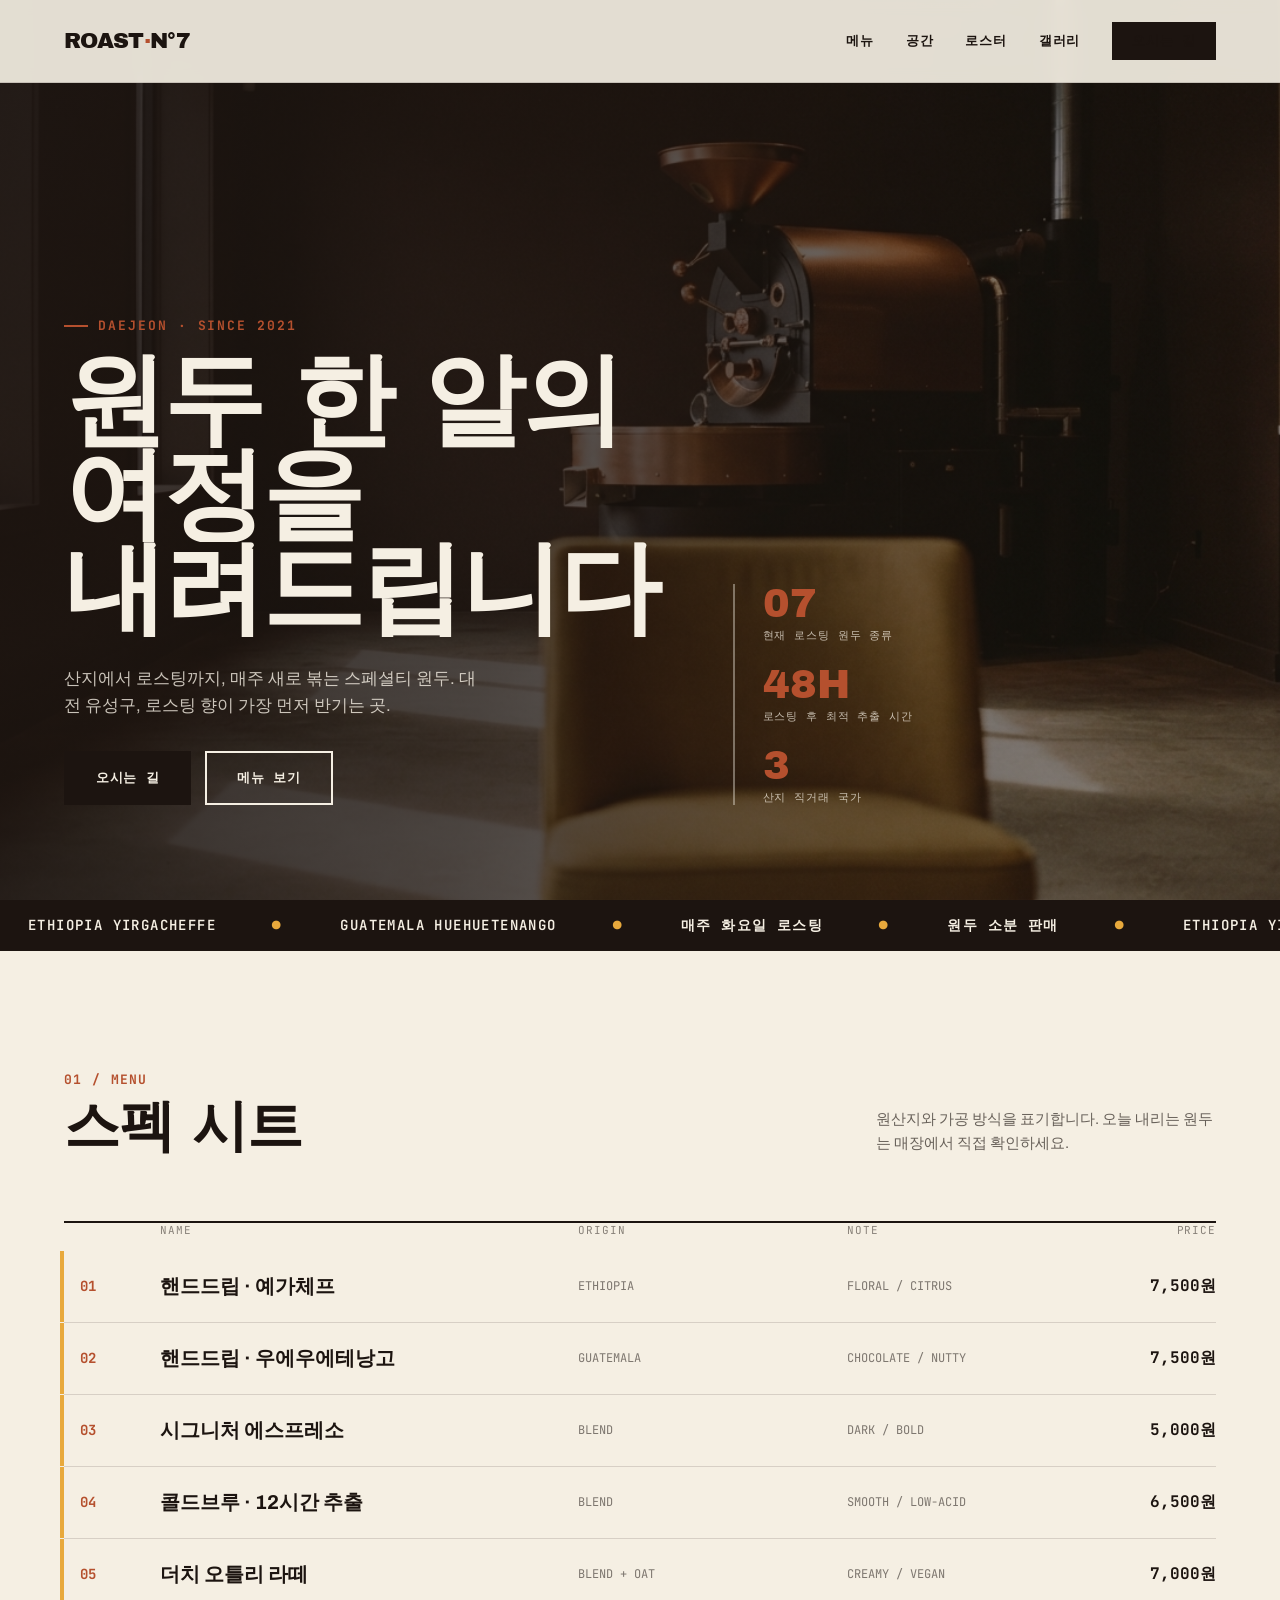
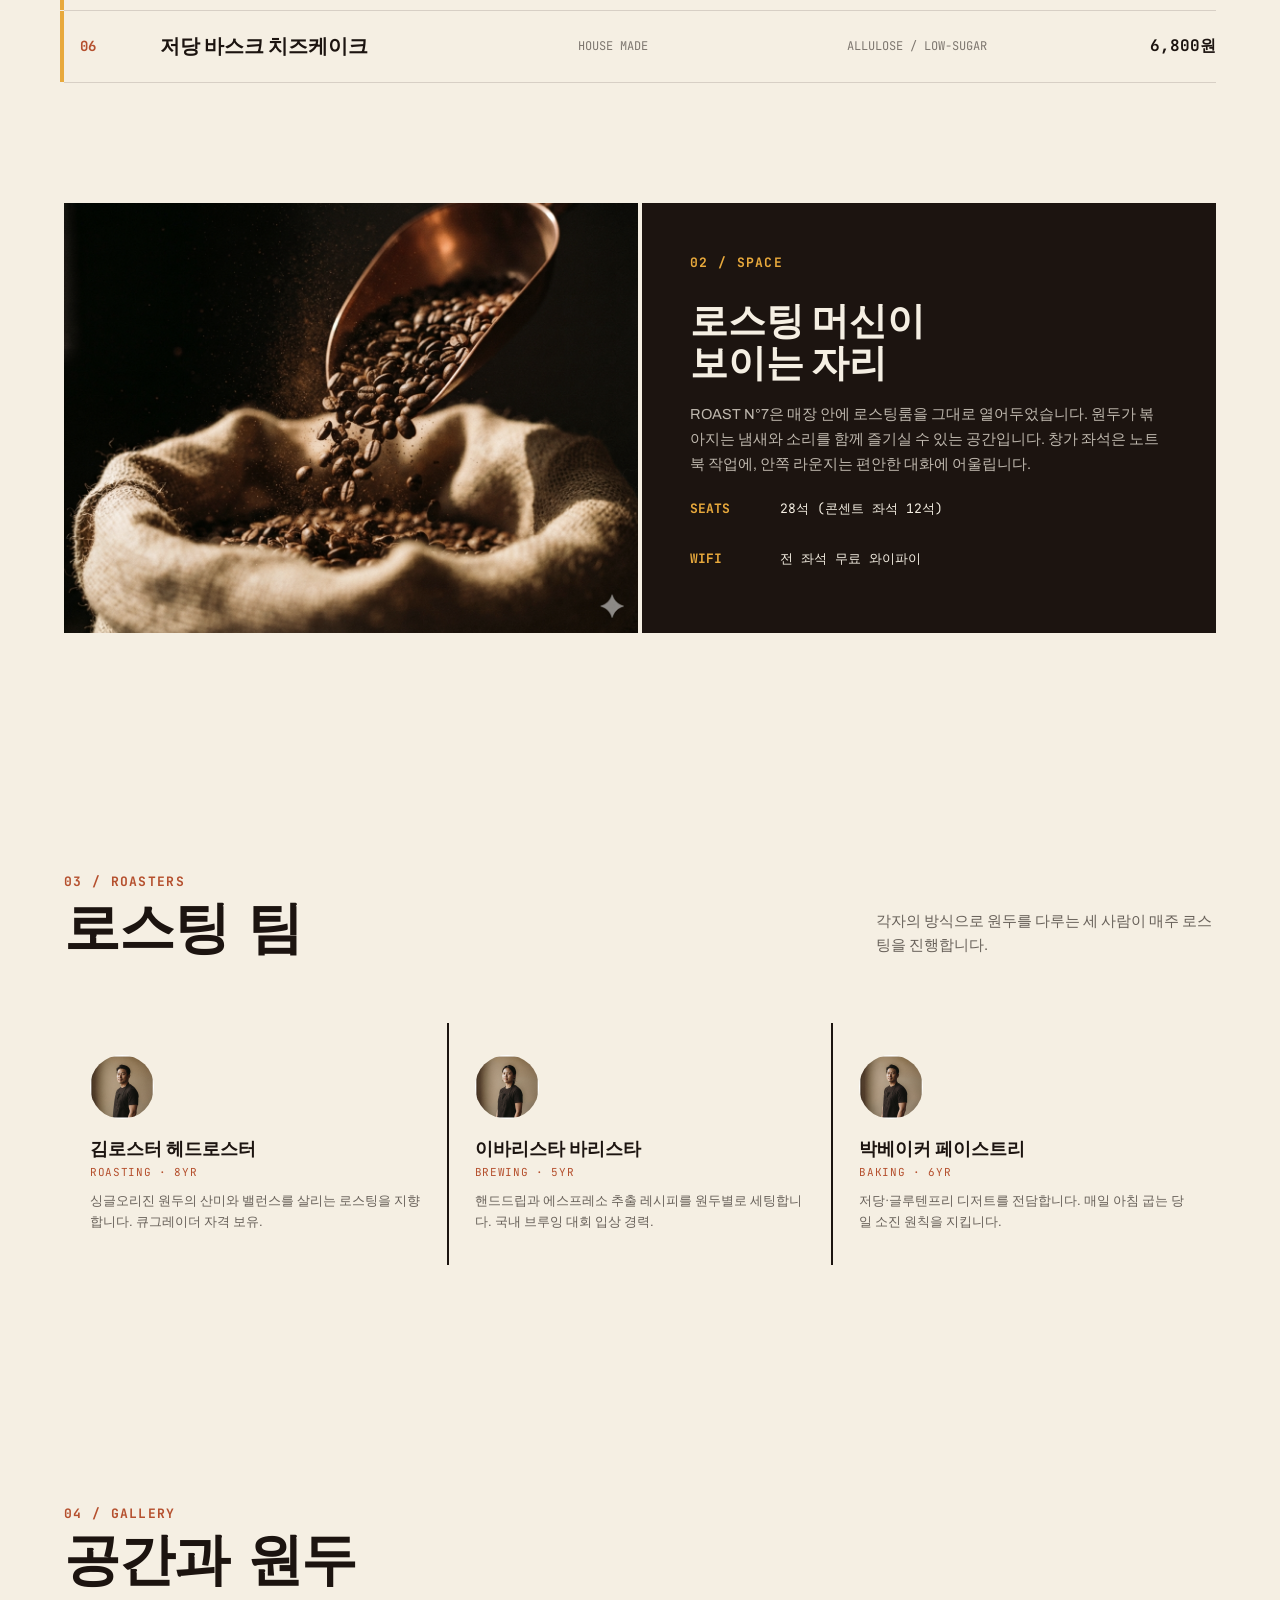
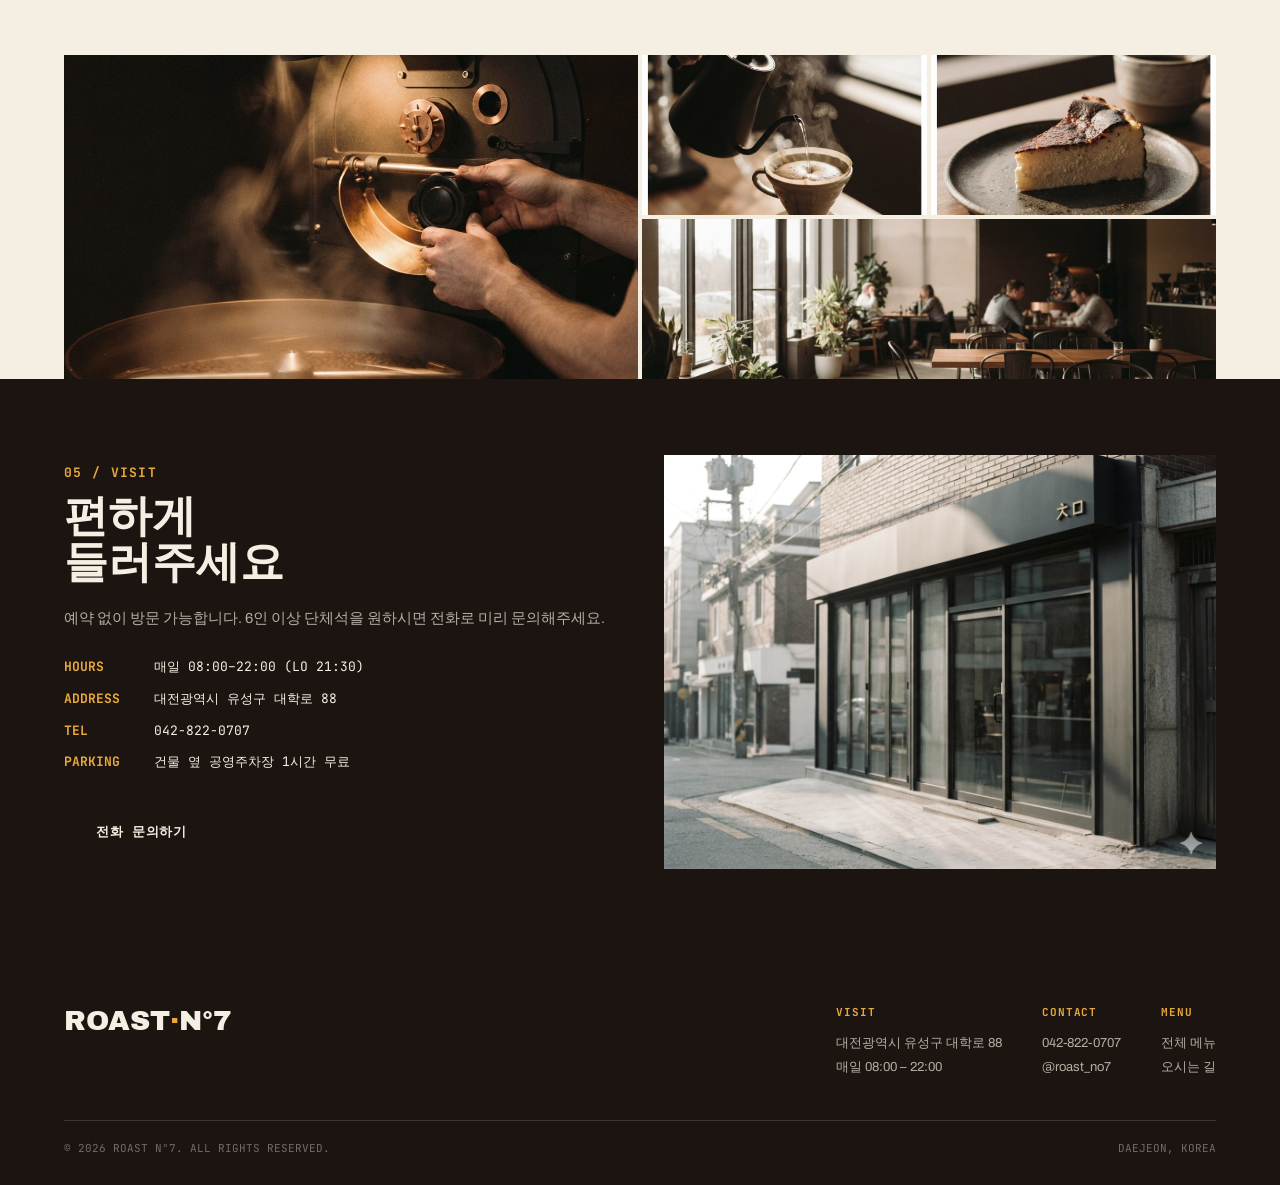
==== cafe/index.html @ 1e4414e3 "Add ROAST N°7 cafe homepage in separate cafe/ folder Standalone specialty coffee roastery landing pa" ====
<!DOCTYPE html>
<html lang="ko">
<head>
<meta charset="UTF-8">
<meta name="viewport" content="width=device-width, initial-scale=1.0">
<title>ROAST NO.7 — 스페셜티 로스터리</title>
<style>
@import url('https://fonts.googleapis.com/css2?family=Archivo+Black&family=Archivo:wght@400;500;600;700;900&family=JetBrains+Mono:wght@400;500;700&display=swap');

:root {
  --ink: #1C1410;
  --cream: #F5EFE3;
  --gold: #E8A93C;
  --green: #3D4A34;
  --rust: #B5502E;
  --line: rgba(28,20,16,0.14);
}
* { margin: 0; padding: 0; box-sizing: border-box; }
html { scroll-behavior: smooth; }
body {
  background: var(--cream);
  color: var(--ink);
  font-family: 'Archivo', sans-serif;
  overflow-x: hidden;
}
.mono { font-family: 'JetBrains Mono', monospace; }
.display { font-family: 'Archivo Black', sans-serif; text-transform: uppercase; letter-spacing: -0.02em; }

/* ===== NAV ===== */
nav {
  position: fixed; top: 0; left: 0; right: 0; z-index: 100;
  display: flex; justify-content: space-between; align-items: center;
  padding: 22px 5%;
  background: rgba(245,239,227,0.92);
  backdrop-filter: blur(8px);
  border-bottom: 1px solid var(--line);
}
.logo { font-family: 'Archivo Black', sans-serif; font-size: 22px; letter-spacing: -0.03em; }
.logo span { color: var(--rust); }
.nav-links { display: flex; gap: 32px; align-items: center; }
.nav-links a {
  color: var(--ink); text-decoration: none; font-size: 13px; font-weight: 600;
  text-transform: uppercase; letter-spacing: 0.06em;
  font-family: 'JetBrains Mono', monospace;
}
.nav-cta {
  background: var(--ink); color: var(--cream); padding: 10px 20px;
  font-family: 'JetBrains Mono', monospace; font-size: 12px; font-weight: 700;
  text-transform: uppercase; letter-spacing: 0.05em; text-decoration: none;
}
@media (max-width: 820px) { .nav-links a:not(.nav-cta) { display: none; } }

/* ===== HERO ===== */
.hero {
  min-height: 100vh; padding: 140px 5% 95px;
  display: grid; grid-template-columns: 1.3fr 1fr; gap: 40px; align-items: end;
  position: relative;
}
.hero-eyebrow {
  font-family: 'JetBrains Mono', monospace; font-size: 13px; font-weight: 700;
  color: var(--rust); letter-spacing: 0.15em; margin-bottom: 20px;
  display: flex; align-items: center; gap: 10px;
}
.hero-eyebrow::before { content: ''; width: 24px; height: 2px; background: var(--rust); }
.hero h1 {
  font-size: clamp(48px, 8vw, 108px); line-height: 0.92; letter-spacing: -0.03em;
  margin-bottom: 28px;
}
.hero-desc {
  font-size: 17px; line-height: 1.6; max-width: 420px; color: rgba(28,20,16,0.75);
  margin-bottom: 32px;
}
.hero-actions { display: flex; gap: 14px; flex-wrap: wrap; }
.btn-primary {
  background: var(--ink); color: var(--cream); padding: 16px 30px;
  font-family: 'JetBrains Mono', monospace; font-weight: 700; font-size: 13px;
  text-transform: uppercase; letter-spacing: 0.05em; text-decoration: none;
  border: 2px solid var(--ink); transition: all 0.2s;
}
.btn-primary:hover { background: transparent; color: var(--ink); }
.btn-outline {
  background: transparent; color: var(--ink); padding: 16px 30px;
  font-family: 'JetBrains Mono', monospace; font-weight: 700; font-size: 13px;
  text-transform: uppercase; letter-spacing: 0.05em; text-decoration: none;
  border: 2px solid var(--ink);
}
.hero-side {
  border-left: 2px solid var(--ink); padding-left: 28px;
  display: flex; flex-direction: column; gap: 22px;
}
.hero-stat .num { font-family: 'Archivo Black', sans-serif; font-size: 40px; line-height: 1; color: var(--rust); }
.hero-stat .lbl { font-family: 'JetBrains Mono', monospace; font-size: 11px; text-transform: uppercase; letter-spacing: 0.08em; margin-top: 4px; }
.hero { color: var(--cream); }
.hero-bg {
  position: absolute; inset: 0; z-index: -2;
  background: url('images/hero-bg.png') center/cover no-repeat;
  background-color: var(--ink);
}
.hero-overlay {
  position: absolute; inset: 0; z-index: -1;
  background: linear-gradient(100deg, rgba(28,20,16,0.92) 0%, rgba(28,20,16,0.78) 42%, rgba(28,20,16,0.42) 100%);
}
.hero-desc { color: rgba(245,239,227,0.8); }
.hero-side { border-left: 2px solid rgba(245,239,227,0.4); }
.hero-stat .lbl { color: rgba(245,239,227,0.75); }
.hero .btn-outline { color: var(--cream); border-color: var(--cream); }
.hero .btn-primary:hover { background: transparent; color: var(--cream); border-color: var(--cream); }
.hero h1 .line { display: block; overflow: hidden; }
.hero h1 .line-inner { display: block; transform: translateY(115%); animation: lineUp 0.9s cubic-bezier(.16,1,.3,1) forwards; }
.hero h1 .line:nth-child(1) .line-inner { animation-delay: 0.1s; }
.hero h1 .line:nth-child(2) .line-inner { animation-delay: 0.24s; }
.hero h1 .line:nth-child(3) .line-inner { animation-delay: 0.38s; }
@keyframes lineUp { to { transform: translateY(0); } }
@media (max-width: 780px) {
  .hero { grid-template-columns: 1fr; }
  .hero-side { border-left: none; border-top: 2px solid rgba(245,239,227,0.4); padding-left: 0; padding-top: 22px; flex-direction: row; flex-wrap: wrap; justify-content: space-between; }
  .hero-stat .num { font-size: 32px; }
}

/* ===== MARQUEE ===== */
.marquee {
  background: var(--ink); color: var(--cream); padding: 14px 0; overflow: hidden;
  white-space: nowrap; border-top: 2px solid var(--ink); border-bottom: 2px solid var(--ink);
}
.marquee-track { display: inline-block; animation: scroll 42s linear infinite; }
.marquee:hover .marquee-track { animation-play-state: paused; }
.marquee-track span {
  font-family: 'JetBrains Mono', monospace; font-size: 14px; font-weight: 600;
  text-transform: uppercase; letter-spacing: 0.1em; margin: 0 28px;
}
.marquee-track span.gold { color: var(--gold); }
@keyframes scroll { from { transform: translateX(0); } to { transform: translateX(-50%); } }

/* ===== SECTION SHARED ===== */
section { padding: 120px 5%; }
.section-head { display: flex; justify-content: space-between; align-items: flex-end; margin-bottom: 66px; gap: 24px; flex-wrap: wrap; }
.section-num {
  font-family: 'JetBrains Mono', monospace; font-size: 13px; color: var(--rust);
  font-weight: 700; letter-spacing: 0.1em; margin-bottom: 12px;
}
.section-title { font-size: clamp(32px, 5vw, 56px); line-height: 0.98; }
.section-sub { max-width: 340px; font-size: 15px; color: rgba(28,20,16,0.65); line-height: 1.6; }

/* ===== MENU / SPEC SHEET ===== */
.menu-list { border-top: 2px solid var(--ink); }
.menu-row {
  position: relative;
  display: grid; grid-template-columns: 60px 1.6fr 1fr 1fr 100px; gap: 20px; align-items: center;
  padding: 22px 0 22px 16px; border-bottom: 1px solid var(--line);
  transition: background 0.2s, padding-left 0.25s;
}
.menu-row::before {
  content: ''; position: absolute; left: 0; top: 0; bottom: 0; width: 4px;
  background: var(--gold); transform: translateX(-100%); transition: transform 0.3s ease;
}
.menu-row:hover { background: rgba(232,169,60,0.08); padding-left: 24px; }
.menu-row:hover::before { transform: translateX(0); }
.menu-row .idx { font-family: 'JetBrains Mono', monospace; color: var(--rust); font-weight: 700; font-size: 14px; }
.menu-row .name { font-size: 20px; font-weight: 700; }
.menu-row .origin { font-family: 'JetBrains Mono', monospace; font-size: 12px; color: rgba(28,20,16,0.55); text-transform: uppercase; }
.menu-row .notes { font-family: 'JetBrains Mono', monospace; font-size: 12px; color: rgba(28,20,16,0.55); }
.menu-row .price { font-family: 'JetBrains Mono', monospace; font-size: 16px; font-weight: 700; text-align: right; }
.menu-head {
  display: grid; grid-template-columns: 60px 1.6fr 1fr 1fr 100px; gap: 20px;
  padding: 0 0 14px 16px; font-family: 'JetBrains Mono', monospace; font-size: 11px;
  text-transform: uppercase; letter-spacing: 0.08em; color: rgba(28,20,16,0.5);
}
@media (max-width: 700px) {
  .menu-row, .menu-head { grid-template-columns: 32px 1fr 70px; }
  .menu-row .origin, .menu-head .origin-h { display: none; }
}

/* ===== SPACE (about) ===== */
.space-grid { display: grid; grid-template-columns: 1fr 1fr; gap: 4px; }
.space-img { aspect-ratio: 4/3; overflow: hidden; position: relative; }
.space-img img { width: 100%; height: 100%; object-fit: cover; display: block; filter: grayscale(20%) contrast(1.05); }
.space-text {
  background: var(--ink); color: var(--cream); padding: 48px;
  display: flex; flex-direction: column; justify-content: center; gap: 18px;
}
.space-text h3 { font-size: clamp(26px, 3.5vw, 38px); line-height: 1.1; }
.space-text p { font-size: 14.5px; line-height: 1.7; color: rgba(245,239,227,0.75); }

/* ===== ROASTER PROFILE ===== */
.roaster-grid { display: grid; grid-template-columns: repeat(3, 1fr); gap: 2px; background: var(--ink); }
.roaster-card { background: var(--cream); padding: 32px 26px; }
.roaster-avatar {
  width: 64px; height: 64px; border-radius: 50%; object-fit: cover;
  display: block; margin-bottom: 18px; filter: grayscale(15%);
}
.roaster-card h4 { font-size: 18px; margin-bottom: 4px; }
.roaster-card .role { font-family: 'JetBrains Mono', monospace; font-size: 11px; color: var(--rust); text-transform: uppercase; letter-spacing: 0.06em; margin-bottom: 12px; }
.roaster-card p { font-size: 13px; line-height: 1.6; color: rgba(28,20,16,0.65); }
@media (max-width: 700px) { .roaster-grid { grid-template-columns: 1fr; } }

/* ===== GALLERY ===== */
.gallery-grid {
  display: grid; grid-template-columns: repeat(4, 1fr); grid-auto-rows: 160px; gap: 4px;
}
.gallery-grid div { position: relative; overflow: hidden; }
.gallery-grid div:nth-child(1) { grid-column: span 2; grid-row: span 2; }
.gallery-grid div:nth-child(4) { grid-column: span 2; }
.gallery-grid img { width: 100%; height: 100%; object-fit: cover; display: block; filter: grayscale(15%) brightness(1); transition: transform 0.4s, filter 0.4s; }
.gallery-grid div:hover img { transform: scale(1.06); filter: grayscale(0%) brightness(1.08); }
.gallery-caption {
  position: absolute; left: 0; right: 0; bottom: 0; padding: 18px;
  font-family: 'JetBrains Mono', monospace; font-size: 11px; font-weight: 600;
  letter-spacing: 0.1em; text-transform: uppercase; color: var(--cream);
  background: linear-gradient(to top, rgba(28,20,16,0.8), transparent);
  opacity: 0; transform: translateY(8px); transition: opacity 0.35s ease, transform 0.35s ease;
  pointer-events: none;
}
.gallery-grid div:hover .gallery-caption { opacity: 1; transform: translateY(0); }
@media (max-width: 700px) { .gallery-grid { grid-template-columns: repeat(2, 1fr); } .gallery-grid div:nth-child(1) { grid-column: span 2; } }

/* ===== VISIT ===== */
.visit-wrap {
  background: var(--ink); color: var(--cream); padding: 76px 5%;
  display: grid; grid-template-columns: 1fr 1fr; gap: 48px; align-items: center;
}
.visit-info h3 { font-size: clamp(30px, 4vw, 44px); margin-bottom: 20px; line-height: 1.05; }
.visit-info p { font-size: 14.5px; color: rgba(245,239,227,0.7); line-height: 1.7; margin-bottom: 28px; }
.res-detail { display: flex; gap: 12px; margin-bottom: 14px; font-family: 'JetBrains Mono', monospace; font-size: 13px; }
.res-detail .k { color: var(--gold); font-weight: 700; min-width: 78px; }
.visit-map { aspect-ratio: 4/3; overflow: hidden; }
.visit-map img { width: 100%; height: 100%; object-fit: cover; filter: grayscale(30%) contrast(1.05); }
@media (max-width: 820px) { .visit-wrap { grid-template-columns: 1fr; } }

/* ===== FOOTER ===== */
footer { background: var(--ink); color: var(--cream); padding: 60px 5% 30px; }
.footer-top { display: flex; justify-content: space-between; align-items: flex-start; flex-wrap: wrap; gap: 30px; margin-bottom: 40px; }
.footer-logo { font-family: 'Archivo Black', sans-serif; font-size: 28px; }
.footer-logo span { color: var(--gold); }
.footer-links { display: flex; gap: 40px; flex-wrap: wrap; }
.footer-col h5 { font-family: 'JetBrains Mono', monospace; font-size: 11px; text-transform: uppercase; letter-spacing: 0.08em; color: var(--gold); margin-bottom: 12px; }
.footer-col p, .footer-col a { font-size: 13px; color: rgba(245,239,227,0.7); line-height: 1.9; text-decoration: none; display: block; }
.footer-bottom {
  border-top: 1px solid rgba(245,239,227,0.15); padding-top: 20px;
  font-family: 'JetBrains Mono', monospace; font-size: 11px; color: rgba(245,239,227,0.4);
  display: flex; justify-content: space-between; flex-wrap: wrap; gap: 10px;
}

.reveal { opacity: 0; transform: translateY(24px); transition: opacity 0.6s ease, transform 0.6s ease; }
.reveal.in { opacity: 1; transform: translateY(0); }
</style>
</head>
<body>

<nav>
  <div class="logo">ROAST<span>·</span>N°7</div>
  <div class="nav-links">
    <a href="#menu">메뉴</a>
    <a href="#space">공간</a>
    <a href="#roasters">로스터</a>
    <a href="#gallery">갤러리</a>
    <a href="#visit" class="nav-cta">오시는 길</a>
  </div>
</nav>

<section class="hero">
  <div class="hero-bg"></div>
  <div class="hero-overlay"></div>
  <div>
    <div class="hero-eyebrow">DAEJEON · SINCE 2021</div>
    <h1 class="display">
      <span class="line"><span class="line-inner">원두 한 알의</span></span>
      <span class="line"><span class="line-inner">여정을</span></span>
      <span class="line"><span class="line-inner">내려드립니다</span></span>
    </h1>
    <p class="hero-desc">산지에서 로스팅까지, 매주 새로 볶는 스페셜티 원두. 대전 유성구, 로스팅 향이 가장 먼저 반기는 곳.</p>
    <div class="hero-actions">
      <a href="#visit" class="btn-primary">오시는 길</a>
      <a href="#menu" class="btn-outline">메뉴 보기</a>
    </div>
  </div>
  <div class="hero-side">
    <div class="hero-stat">
      <div class="num mono">07</div>
      <div class="lbl">현재 로스팅 원두 종류</div>
    </div>
    <div class="hero-stat">
      <div class="num mono">48H</div>
      <div class="lbl">로스팅 후 최적 추출 시간</div>
    </div>
    <div class="hero-stat">
      <div class="num mono">3</div>
      <div class="lbl">산지 직거래 국가</div>
    </div>
  </div>
</section>

<div class="marquee">
  <div class="marquee-track">
    <span>ETHIOPIA YIRGACHEFFE</span><span class="gold">●</span>
    <span>GUATEMALA HUEHUETENANGO</span><span class="gold">●</span>
    <span>매주 화요일 로스팅</span><span class="gold">●</span>
    <span>원두 소분 판매</span><span class="gold">●</span>
    <span>ETHIOPIA YIRGACHEFFE</span><span class="gold">●</span>
    <span>GUATEMALA HUEHUETENANGO</span><span class="gold">●</span>
    <span>매주 화요일 로스팅</span><span class="gold">●</span>
    <span>원두 소분 판매</span><span class="gold">●</span>
  </div>
</div>

<section id="menu">
  <div class="section-head reveal">
    <div>
      <div class="section-num">01 / MENU</div>
      <h2 class="section-title display">스펙 시트</h2>
    </div>
    <p class="section-sub">원산지와 가공 방식을 표기합니다. 오늘 내리는 원두는 매장에서 직접 확인하세요.</p>
  </div>

  <div class="menu-list reveal">
    <div class="menu-head">
      <span></span><span>NAME</span><span class="origin-h">ORIGIN</span><span>NOTE</span><span style="text-align:right">PRICE</span>
    </div>
    <div class="menu-row">
      <span class="idx">01</span>
      <span class="name">핸드드립 · 예가체프</span>
      <span class="origin">ETHIOPIA</span>
      <span class="notes">FLORAL / CITRUS</span>
      <span class="price">7,500원</span>
    </div>
    <div class="menu-row">
      <span class="idx">02</span>
      <span class="name">핸드드립 · 우에우에테낭고</span>
      <span class="origin">GUATEMALA</span>
      <span class="notes">CHOCOLATE / NUTTY</span>
      <span class="price">7,500원</span>
    </div>
    <div class="menu-row">
      <span class="idx">03</span>
      <span class="name">시그니처 에스프레소</span>
      <span class="origin">BLEND</span>
      <span class="notes">DARK / BOLD</span>
      <span class="price">5,000원</span>
    </div>
    <div class="menu-row">
      <span class="idx">04</span>
      <span class="name">콜드브루 · 12시간 추출</span>
      <span class="origin">BLEND</span>
      <span class="notes">SMOOTH / LOW-ACID</span>
      <span class="price">6,500원</span>
    </div>
    <div class="menu-row">
      <span class="idx">05</span>
      <span class="name">더치 오틀리 라떼</span>
      <span class="origin">BLEND + OAT</span>
      <span class="notes">CREAMY / VEGAN</span>
      <span class="price">7,000원</span>
    </div>
    <div class="menu-row">
      <span class="idx">06</span>
      <span class="name">저당 바스크 치즈케이크</span>
      <span class="origin">HOUSE MADE</span>
      <span class="notes">ALLULOSE / LOW-SUGAR</span>
      <span class="price">6,800원</span>
    </div>
  </div>
</section>

<section id="space" style="padding-top:0;">
  <div class="space-grid reveal">
    <div class="space-img"><img src="images/about-beans.png" alt="로스터리 내부에서 원두를 구리 스쿱으로 마대에 옮겨 담는 모습" loading="lazy"></div>
    <div class="space-text">
      <div class="section-num" style="color:var(--gold)">02 / SPACE</div>
      <h3>로스팅 머신이<br>보이는 자리</h3>
      <p>ROAST N°7은 매장 안에 로스팅룸을 그대로 열어두었습니다. 원두가 볶아지는 냄새와 소리를 함께 즐기실 수 있는 공간입니다. 창가 좌석은 노트북 작업에, 안쪽 라운지는 편안한 대화에 어울립니다.</p>
      <div class="res-detail" style="margin-top:6px;"><span class="k">SEATS</span><span>28석 (콘센트 좌석 12석)</span></div>
      <div class="res-detail"><span class="k">WIFI</span><span>전 좌석 무료 와이파이</span></div>
    </div>
  </div>
</section>

<section id="roasters">
  <div class="section-head reveal">
    <div>
      <div class="section-num">03 / ROASTERS</div>
      <h2 class="section-title display">로스팅 팀</h2>
    </div>
    <p class="section-sub">각자의 방식으로 원두를 다루는 세 사람이 매주 로스팅을 진행합니다.</p>
  </div>
  <div class="roaster-grid reveal">
    <div class="roaster-card">
      <img class="roaster-avatar" src="images/roaster-01.png" alt="헤드로스터 김로스터 프로필 사진" loading="lazy">
      <h4>김로스터 헤드로스터</h4>
      <div class="role">ROASTING · 8YR</div>
      <p>싱글오리진 원두의 산미와 밸런스를 살리는 로스팅을 지향합니다. 큐그레이더 자격 보유.</p>
    </div>
    <div class="roaster-card">
      <img class="roaster-avatar" src="images/roaster-02.png" alt="바리스타 이바리스타 프로필 사진" loading="lazy">
      <h4>이바리스타 바리스타</h4>
      <div class="role">BREWING · 5YR</div>
      <p>핸드드립과 에스프레소 추출 레시피를 원두별로 세팅합니다. 국내 브루잉 대회 입상 경력.</p>
    </div>
    <div class="roaster-card">
      <img class="roaster-avatar" src="images/roaster-03.png" alt="페이스트리 셰프 박베이커 프로필 사진" loading="lazy">
      <h4>박베이커 페이스트리</h4>
      <div class="role">BAKING · 6YR</div>
      <p>저당·글루텐프리 디저트를 전담합니다. 매일 아침 굽는 당일 소진 원칙을 지킵니다.</p>
    </div>
  </div>
</section>

<section id="gallery" style="padding-bottom:0;">
  <div class="section-head reveal">
    <div>
      <div class="section-num">04 / GALLERY</div>
      <h2 class="section-title display">공간과 원두</h2>
    </div>
  </div>
  <div class="gallery-grid reveal">
    <div>
      <img src="images/gallery-roasting.png" alt="로스팅 머신 온도 다이얼을 조정하는 손과 증기" loading="lazy">
      <span class="gallery-caption mono">ROASTING / 2026</span>
    </div>
    <div>
      <img src="images/gallery-pourover.png" alt="핸드드립 원형 푸어링 추출 장면" loading="lazy">
      <span class="gallery-caption mono">POUR-OVER / 2026</span>
    </div>
    <div>
      <img src="images/gallery-dessert.png" alt="저당 바스크 치즈케이크 디저트 플레이팅" loading="lazy">
      <span class="gallery-caption mono">DESSERT / 2026</span>
    </div>
    <div>
      <img src="images/gallery-interior.png" alt="매장 내부 좌석과 자연광이 들어오는 창가" loading="lazy">
      <span class="gallery-caption mono">INTERIOR / 2026</span>
    </div>
  </div>
</section>

<section id="visit" style="padding:0;">
  <div class="visit-wrap reveal">
    <div class="visit-info">
      <div class="section-num" style="color:var(--gold)">05 / VISIT</div>
      <h3>편하게<br>들러주세요</h3>
      <p>예약 없이 방문 가능합니다. 6인 이상 단체석을 원하시면 전화로 미리 문의해주세요.</p>
      <div class="res-detail"><span class="k">HOURS</span><span>매일 08:00–22:00 (LO 21:30)</span></div>
      <div class="res-detail"><span class="k">ADDRESS</span><span>대전광역시 유성구 대학로 88</span></div>
      <div class="res-detail"><span class="k">TEL</span><span>042-822-0707</span></div>
      <div class="res-detail"><span class="k">PARKING</span><span>건물 옆 공영주차장 1시간 무료</span></div>
      <a href="tel:042-822-0707" class="btn-primary" style="display:inline-block; margin-top:20px;">전화 문의하기</a>
    </div>
    <div class="visit-map">
      <img src="images/visit-storefront.png" alt="ROAST N°7 매장 외관과 골목 전경" loading="lazy">
    </div>
  </div>
</section>

<footer>
  <div class="footer-top">
    <div class="footer-logo">ROAST<span>·</span>N°7</div>
    <div class="footer-links">
      <div class="footer-col">
        <h5>VISIT</h5>
        <p>대전광역시 유성구 대학로 88</p>
        <p>매일 08:00 – 22:00</p>
      </div>
      <div class="footer-col">
        <h5>CONTACT</h5>
        <a href="tel:042-822-0707">042-822-0707</a>
        <a href="#">@roast_no7</a>
      </div>
      <div class="footer-col">
        <h5>MENU</h5>
        <a href="#menu">전체 메뉴</a>
        <a href="#visit">오시는 길</a>
      </div>
    </div>
  </div>
  <div class="footer-bottom">
    <span>© 2026 ROAST N°7. ALL RIGHTS RESERVED.</span>
    <span>DAEJEON, KOREA</span>
  </div>
</footer>

<script>
// Scroll reveal
const observer = new IntersectionObserver((entries) => {
  entries.forEach(e => { if (e.isIntersecting) e.target.classList.add('in'); });
}, { threshold: 0.12 });
document.querySelectorAll('.reveal').forEach(el => observer.observe(el));
</script>

</body>
</html>
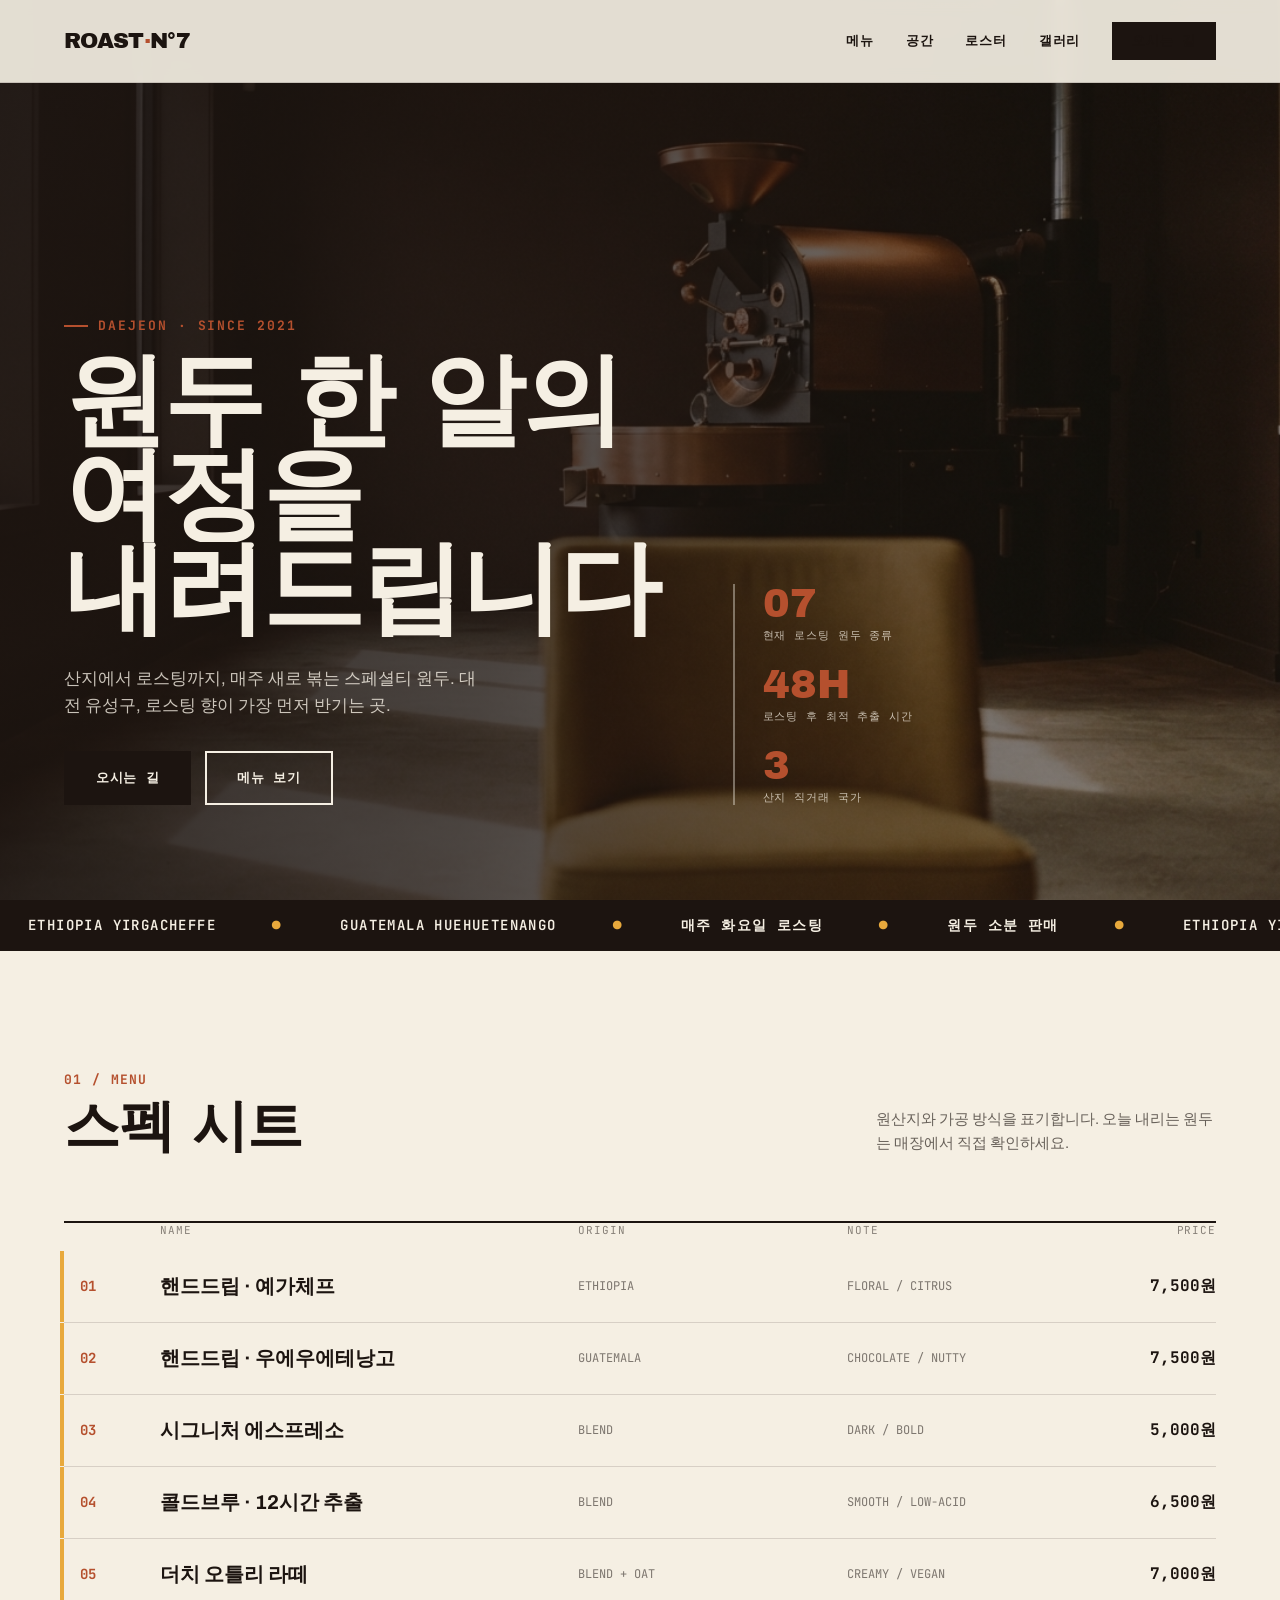
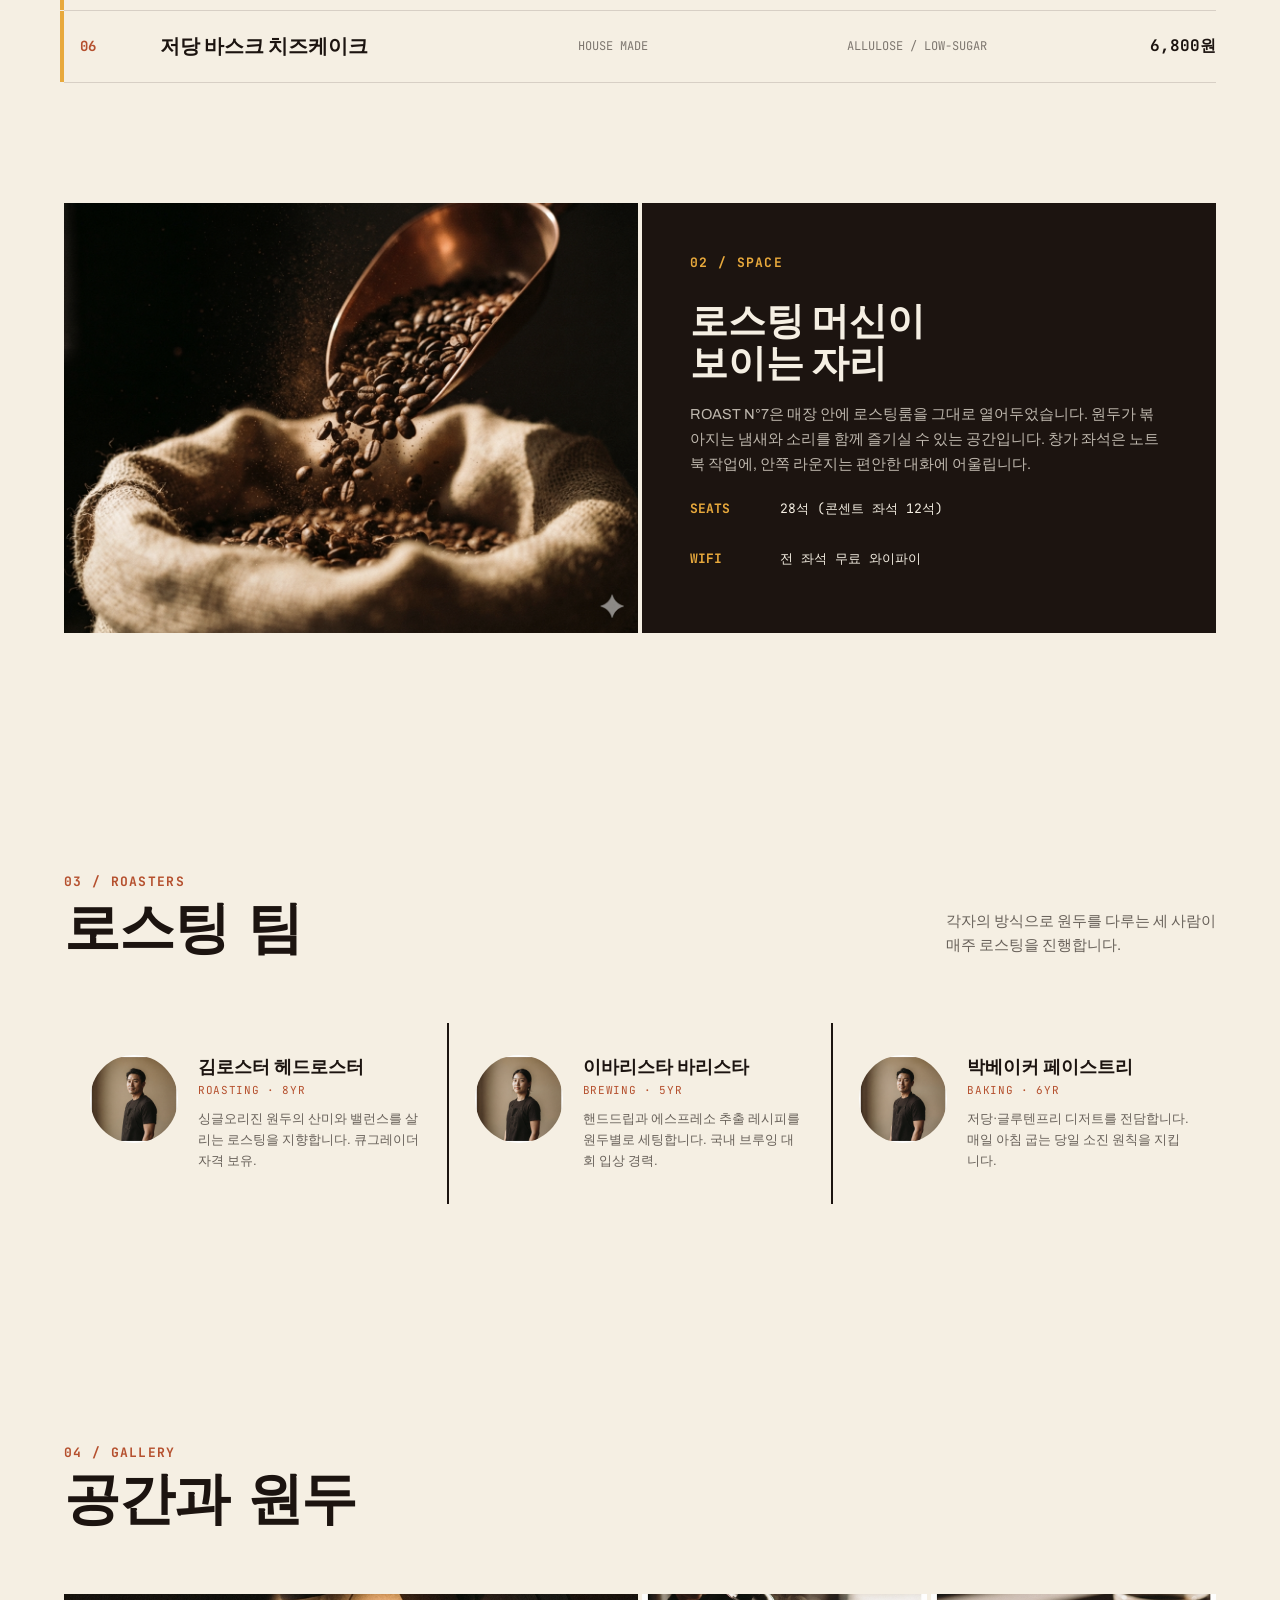
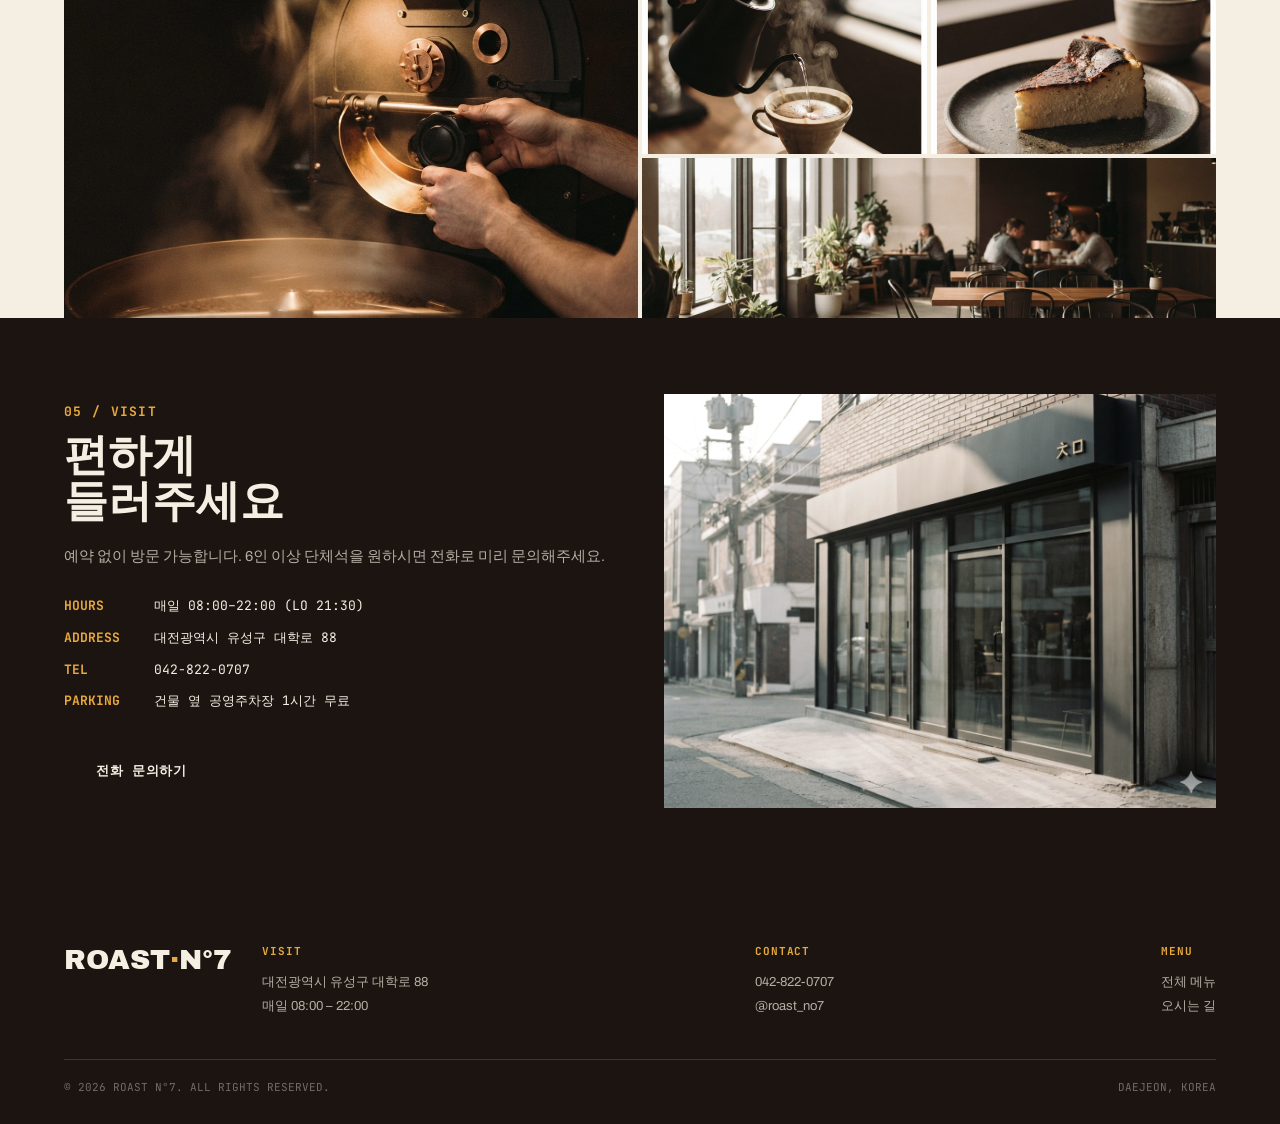
==== commit 5cb862fa: "Fix mobile price wrap, footer alignment, roaster card layout, and add readability tweaks - .price ge" ====
--- a/cafe/index.html
+++ b/cafe/index.html
@@ -159,15 +159,21 @@
 .menu-row .name { font-size: 20px; font-weight: 700; }
 .menu-row .origin { font-family: 'JetBrains Mono', monospace; font-size: 12px; color: rgba(28,20,16,0.55); text-transform: uppercase; }
 .menu-row .notes { font-family: 'JetBrains Mono', monospace; font-size: 12px; color: rgba(28,20,16,0.55); }
-.menu-row .price { font-family: 'JetBrains Mono', monospace; font-size: 16px; font-weight: 700; text-align: right; }
+.menu-row .price { font-family: 'JetBrains Mono', monospace; font-size: 16px; font-weight: 700; text-align: right; white-space: nowrap; }
 .menu-head {
   display: grid; grid-template-columns: 60px 1.6fr 1fr 1fr 100px; gap: 20px;
   padding: 0 0 14px 16px; font-family: 'JetBrains Mono', monospace; font-size: 11px;
   text-transform: uppercase; letter-spacing: 0.08em; color: rgba(28,20,16,0.5);
 }
 @media (max-width: 700px) {
-  .menu-row, .menu-head { grid-template-columns: 32px 1fr 70px; }
-  .menu-row .origin, .menu-head .origin-h { display: none; }
+  .menu-row, .menu-head { grid-template-columns: 28px 1fr 88px; gap: 14px; }
+  .menu-row .origin, .menu-head .origin-h,
+  .menu-row .notes, .menu-head .notes-h { display: none; }
+  .menu-row .price { font-size: 14px; }
+  .roaster-card .role { font-size: 12.5px; }
+  .roaster-card p { font-size: 14.5px; }
+  .footer-col p, .footer-col a { font-size: 14.5px; }
+  .footer-bottom { font-size: 12.5px; }
 }
 
 /* ===== SPACE (about) ===== */
@@ -183,11 +189,12 @@
 
 /* ===== ROASTER PROFILE ===== */
 .roaster-grid { display: grid; grid-template-columns: repeat(3, 1fr); gap: 2px; background: var(--ink); }
-.roaster-card { background: var(--cream); padding: 32px 26px; }
+.roaster-card { background: var(--cream); padding: 32px 26px; display: flex; align-items: flex-start; gap: 20px; text-align: left; }
 .roaster-avatar {
-  width: 64px; height: 64px; border-radius: 50%; object-fit: cover;
-  display: block; margin-bottom: 18px; filter: grayscale(15%);
-}
+  width: 88px; height: 88px; border-radius: 50%; object-fit: cover;
+  display: block; flex-shrink: 0; filter: grayscale(15%);
+}
+.roaster-info { display: flex; flex-direction: column; text-align: left; }
 .roaster-card h4 { font-size: 18px; margin-bottom: 4px; }
 .roaster-card .role { font-family: 'JetBrains Mono', monospace; font-size: 11px; color: var(--rust); text-transform: uppercase; letter-spacing: 0.06em; margin-bottom: 12px; }
 .roaster-card p { font-size: 13px; line-height: 1.6; color: rgba(28,20,16,0.65); }
@@ -231,7 +238,7 @@
 .footer-top { display: flex; justify-content: space-between; align-items: flex-start; flex-wrap: wrap; gap: 30px; margin-bottom: 40px; }
 .footer-logo { font-family: 'Archivo Black', sans-serif; font-size: 28px; }
 .footer-logo span { color: var(--gold); }
-.footer-links { display: flex; gap: 40px; flex-wrap: wrap; }
+.footer-links { display: flex; justify-content: space-between; gap: 40px; flex-wrap: wrap; flex: 1; }
 .footer-col h5 { font-family: 'JetBrains Mono', monospace; font-size: 11px; text-transform: uppercase; letter-spacing: 0.08em; color: var(--gold); margin-bottom: 12px; }
 .footer-col p, .footer-col a { font-size: 13px; color: rgba(245,239,227,0.7); line-height: 1.9; text-decoration: none; display: block; }
 .footer-bottom {
@@ -313,7 +320,7 @@
 
   <div class="menu-list reveal">
     <div class="menu-head">
-      <span></span><span>NAME</span><span class="origin-h">ORIGIN</span><span>NOTE</span><span style="text-align:right">PRICE</span>
+      <span></span><span>NAME</span><span class="origin-h">ORIGIN</span><span class="notes-h">NOTE</span><span style="text-align:right">PRICE</span>
     </div>
     <div class="menu-row">
       <span class="idx">01</span>
@@ -379,26 +386,32 @@
       <div class="section-num">03 / ROASTERS</div>
       <h2 class="section-title display">로스팅 팀</h2>
     </div>
-    <p class="section-sub">각자의 방식으로 원두를 다루는 세 사람이 매주 로스팅을 진행합니다.</p>
+    <p class="section-sub">각자의 방식으로 원두를 다루는 세 사람이<br>매주 로스팅을 진행합니다.</p>
   </div>
   <div class="roaster-grid reveal">
     <div class="roaster-card">
       <img class="roaster-avatar" src="images/roaster-01.png" alt="헤드로스터 김로스터 프로필 사진" loading="lazy">
-      <h4>김로스터 헤드로스터</h4>
-      <div class="role">ROASTING · 8YR</div>
-      <p>싱글오리진 원두의 산미와 밸런스를 살리는 로스팅을 지향합니다. 큐그레이더 자격 보유.</p>
+      <div class="roaster-info">
+        <h4>김로스터 헤드로스터</h4>
+        <div class="role">ROASTING · 8YR</div>
+        <p>싱글오리진 원두의 산미와 밸런스를 살리는 로스팅을 지향합니다. 큐그레이더 자격 보유.</p>
+      </div>
     </div>
     <div class="roaster-card">
       <img class="roaster-avatar" src="images/roaster-02.png" alt="바리스타 이바리스타 프로필 사진" loading="lazy">
-      <h4>이바리스타 바리스타</h4>
-      <div class="role">BREWING · 5YR</div>
-      <p>핸드드립과 에스프레소 추출 레시피를 원두별로 세팅합니다. 국내 브루잉 대회 입상 경력.</p>
+      <div class="roaster-info">
+        <h4>이바리스타 바리스타</h4>
+        <div class="role">BREWING · 5YR</div>
+        <p>핸드드립과 에스프레소 추출 레시피를 원두별로 세팅합니다. 국내 브루잉 대회 입상 경력.</p>
+      </div>
     </div>
     <div class="roaster-card">
       <img class="roaster-avatar" src="images/roaster-03.png" alt="페이스트리 셰프 박베이커 프로필 사진" loading="lazy">
-      <h4>박베이커 페이스트리</h4>
-      <div class="role">BAKING · 6YR</div>
-      <p>저당·글루텐프리 디저트를 전담합니다. 매일 아침 굽는 당일 소진 원칙을 지킵니다.</p>
+      <div class="roaster-info">
+        <h4>박베이커 페이스트리</h4>
+        <div class="role">BAKING · 6YR</div>
+        <p>저당·글루텐프리 디저트를 전담합니다. 매일 아침 굽는 당일 소진 원칙을 지킵니다.</p>
+      </div>
     </div>
   </div>
 </section>
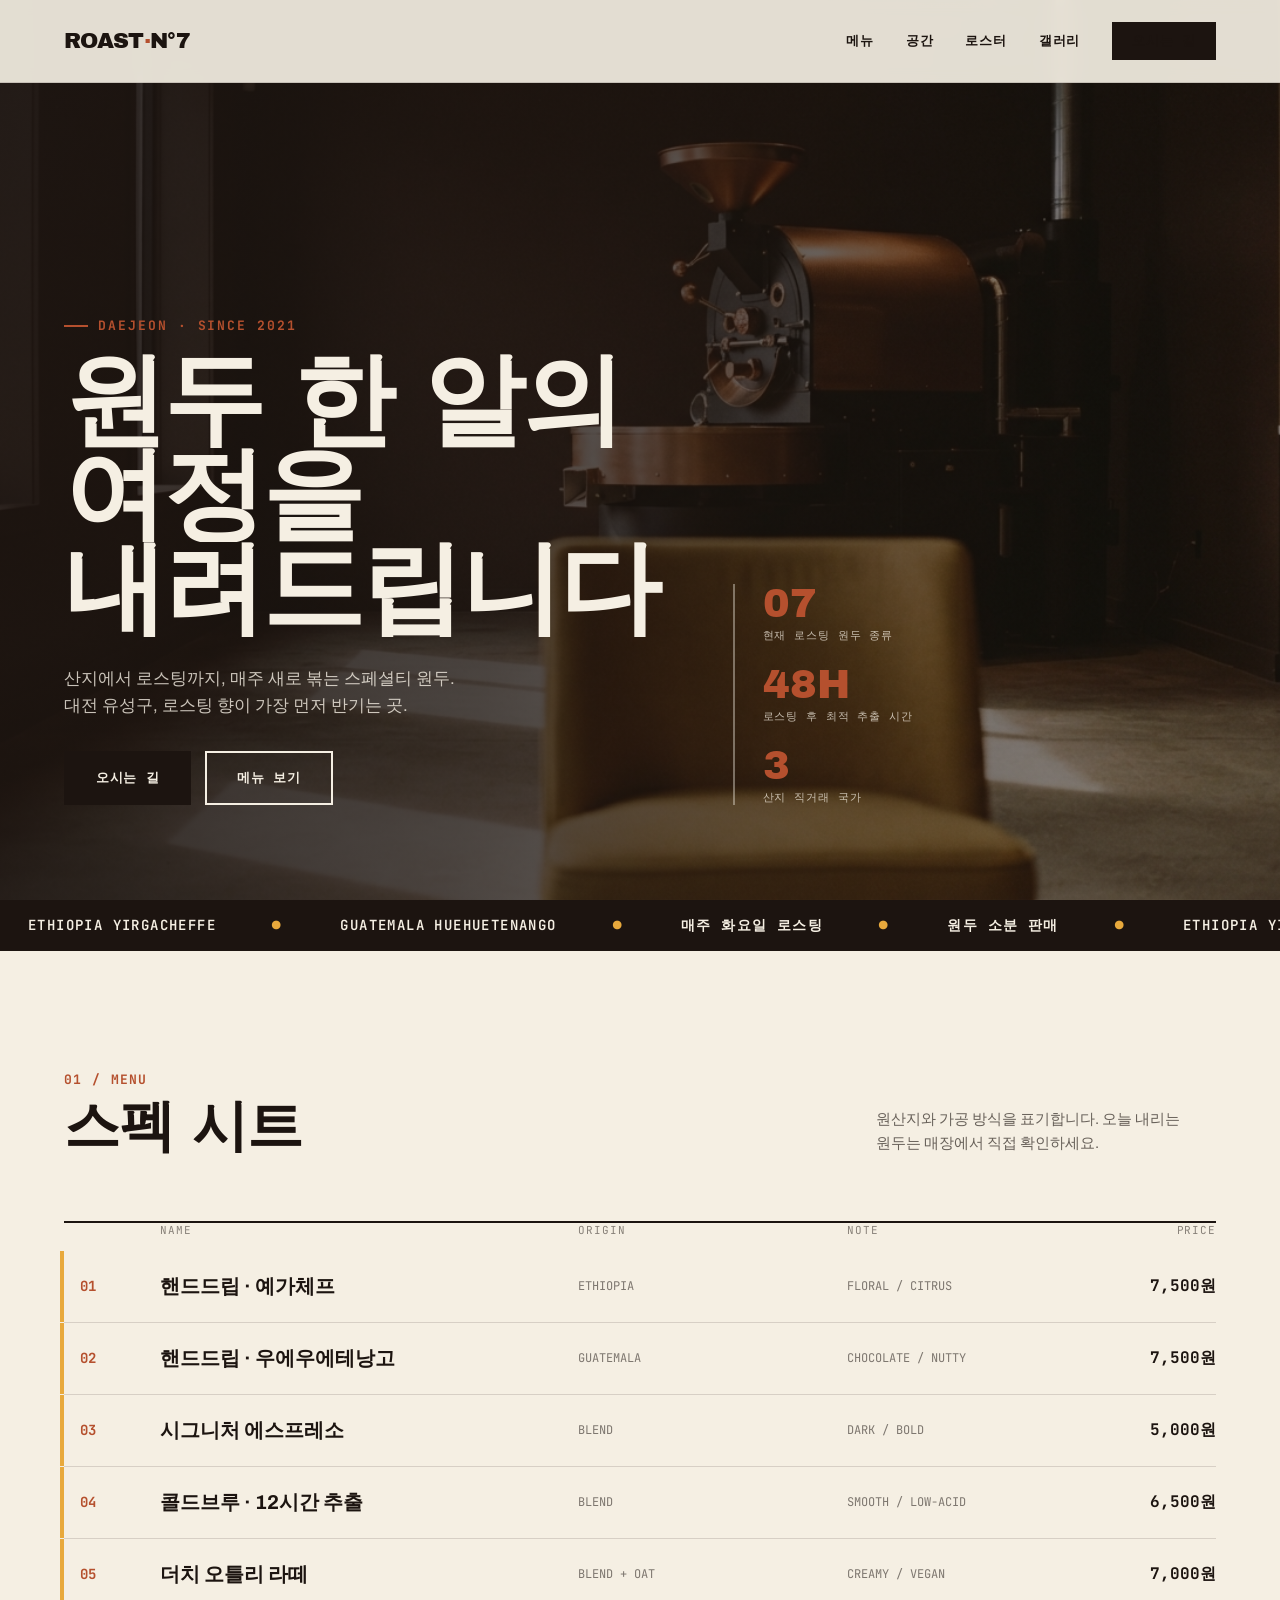
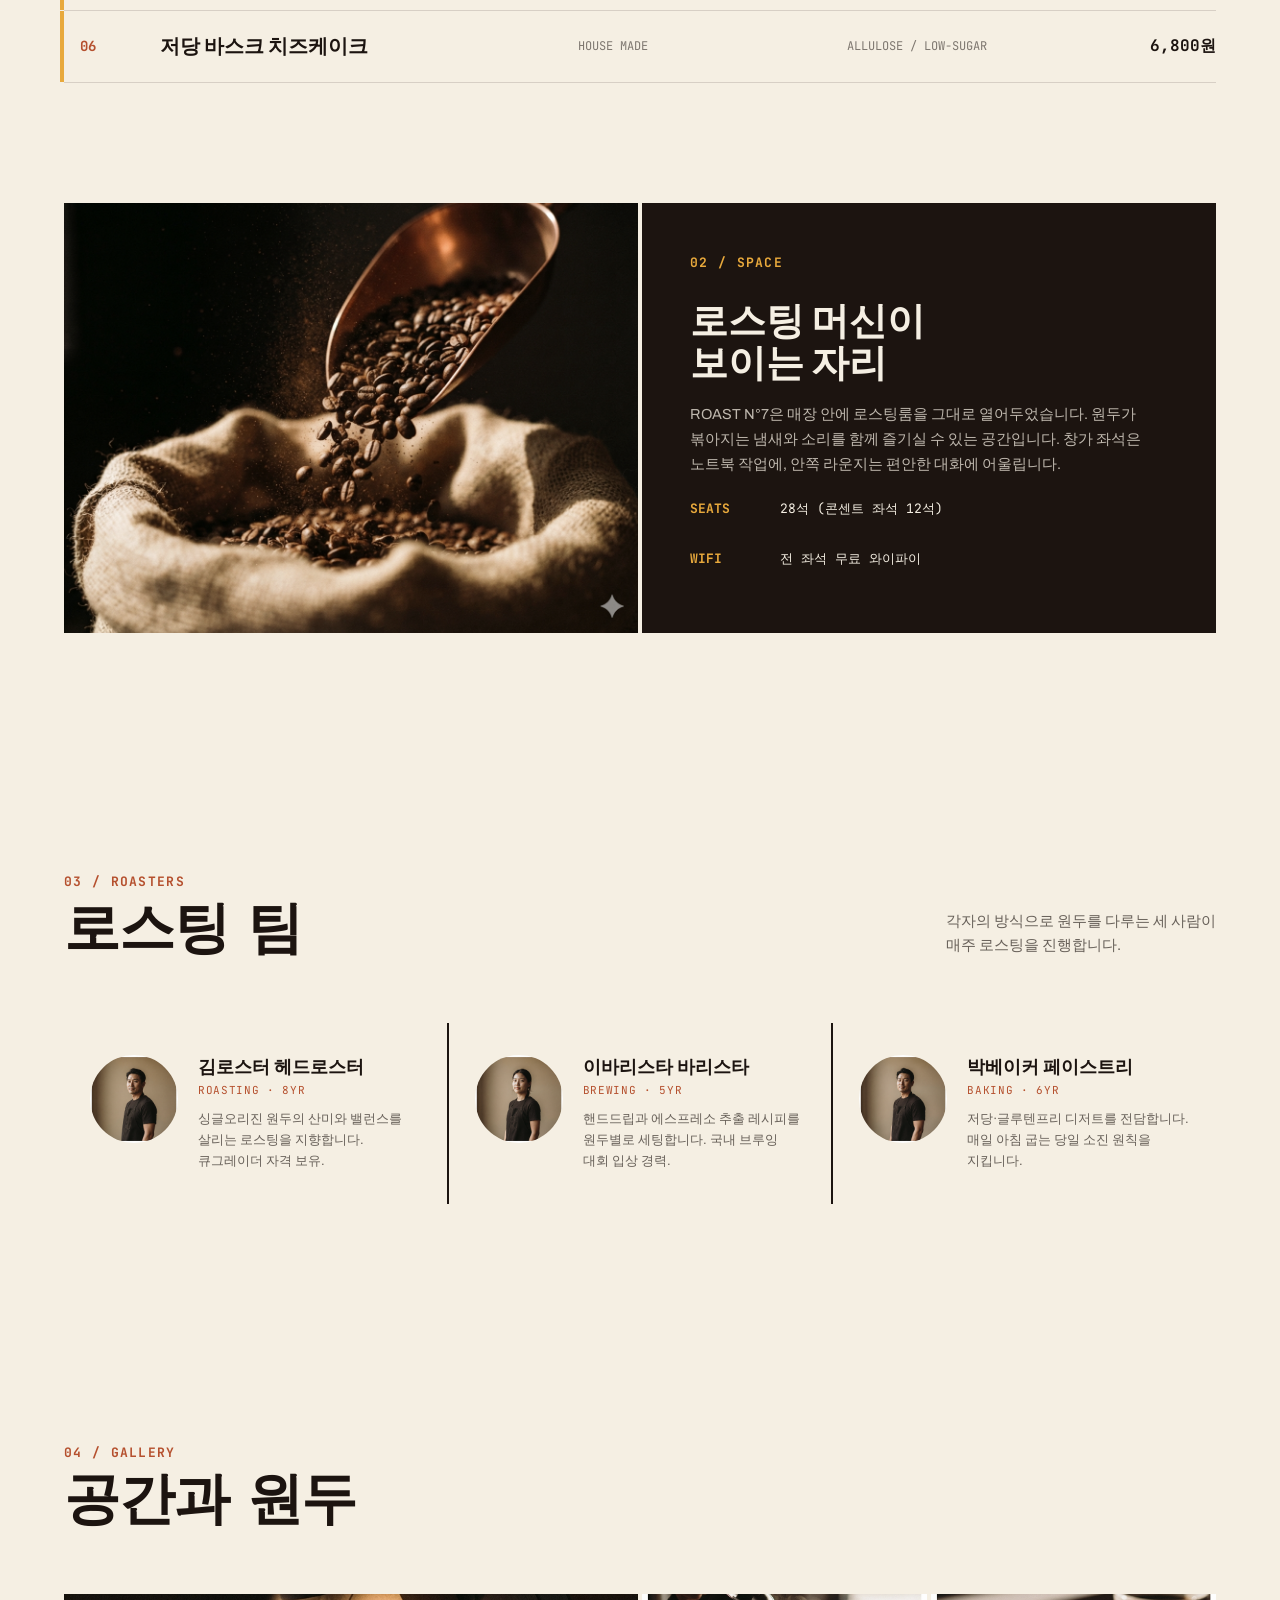
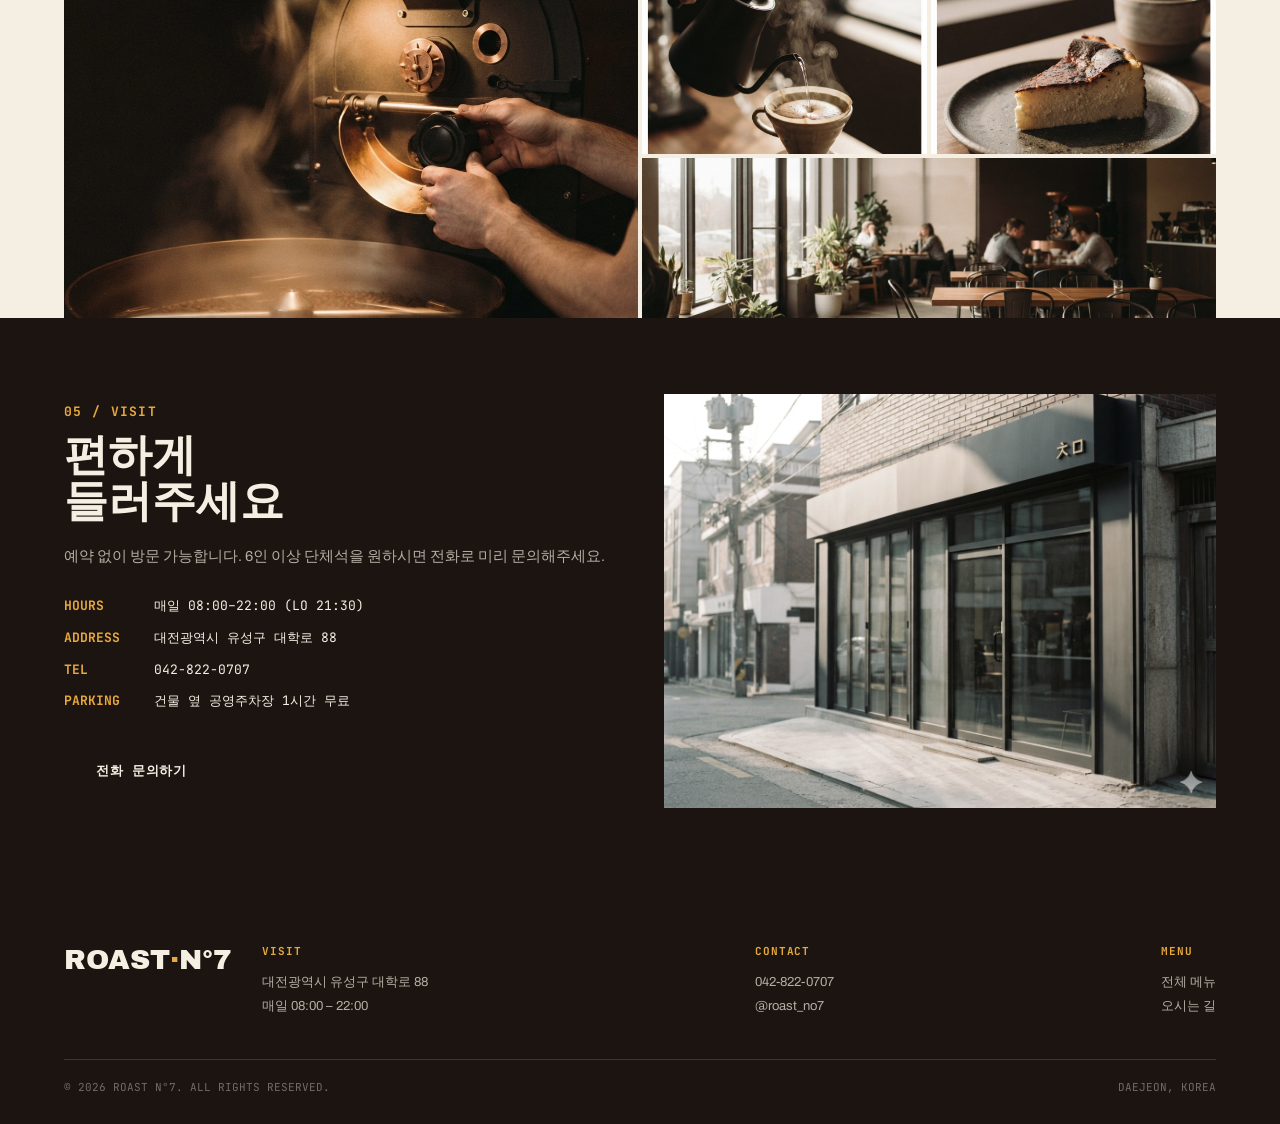
==== commit 95396034: "Add word-break:keep-all to cafe homepage for consistency with the other two sites" ====
--- a/cafe/index.html
+++ b/cafe/index.html
@@ -22,6 +22,7 @@
   color: var(--ink);
   font-family: 'Archivo', sans-serif;
   overflow-x: hidden;
+  word-break: keep-all;
 }
 .mono { font-family: 'JetBrains Mono', monospace; }
 .display { font-family: 'Archivo Black', sans-serif; text-transform: uppercase; letter-spacing: -0.02em; }
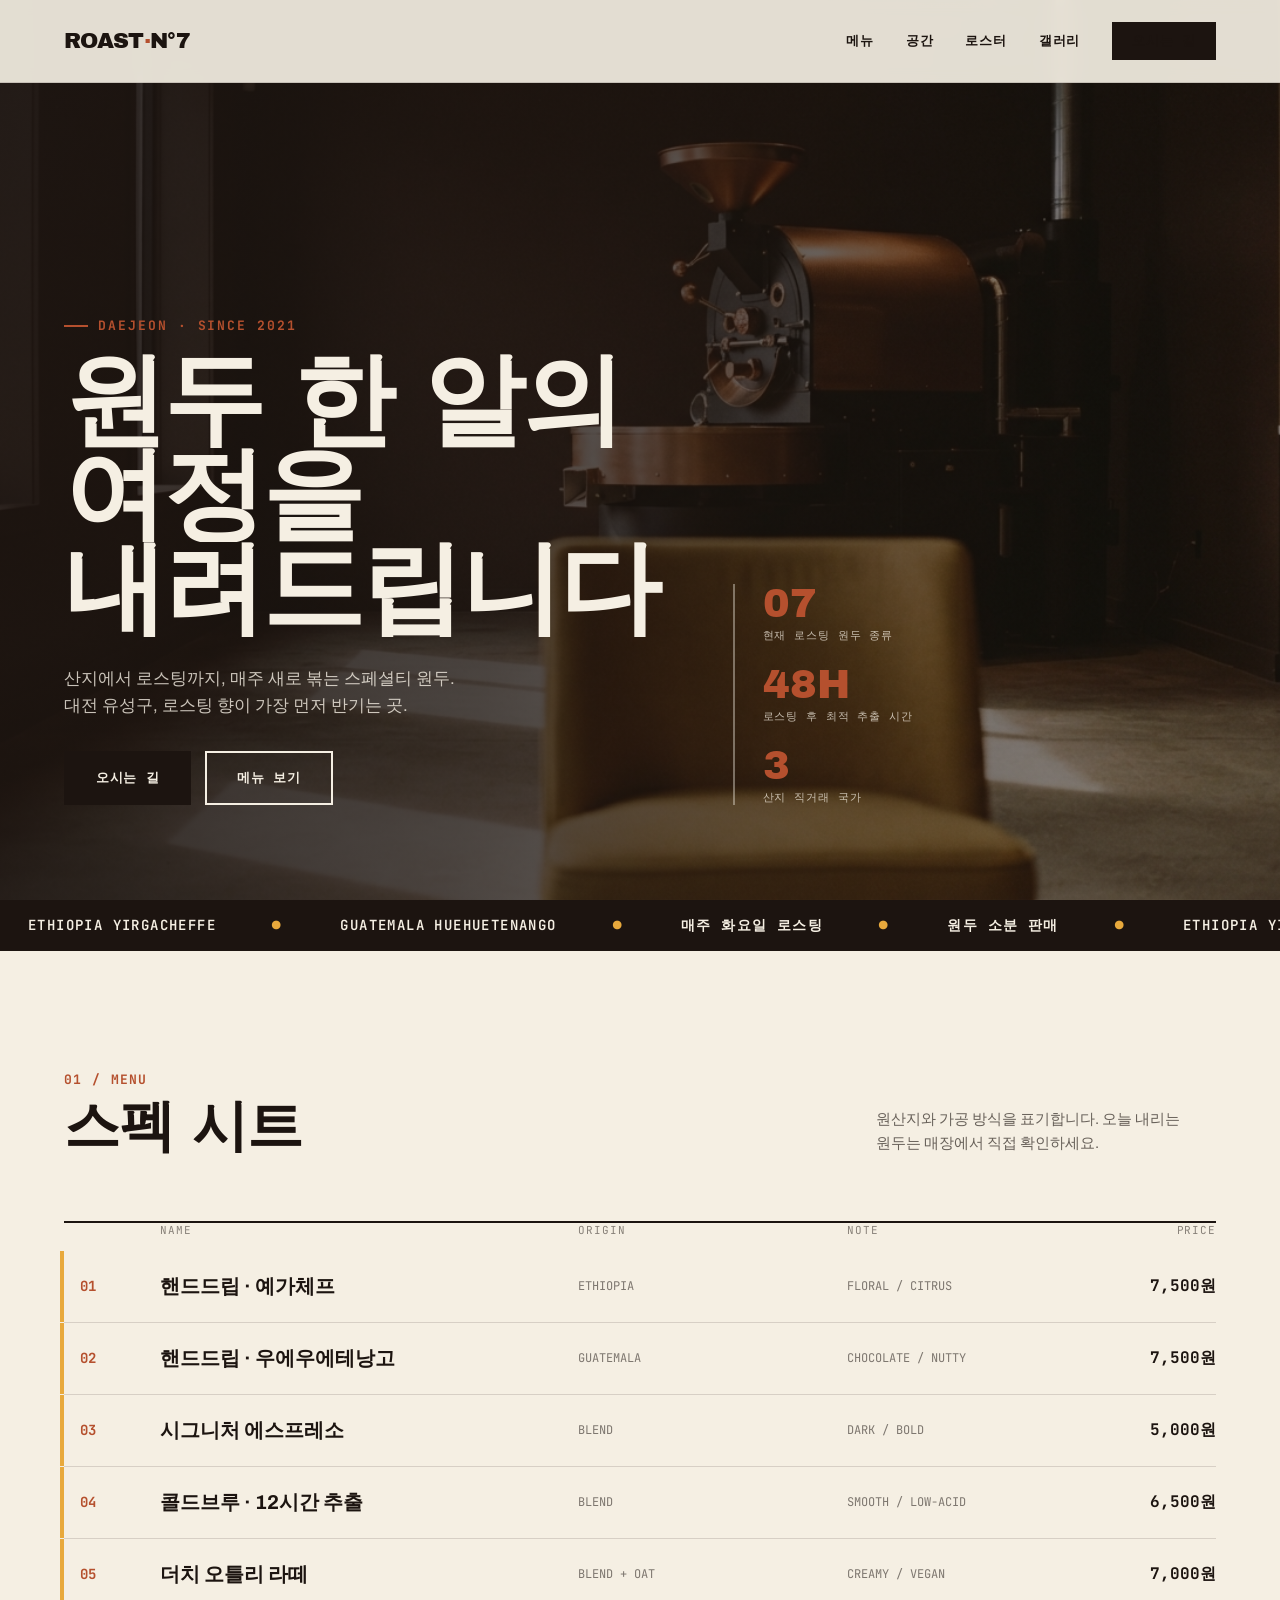
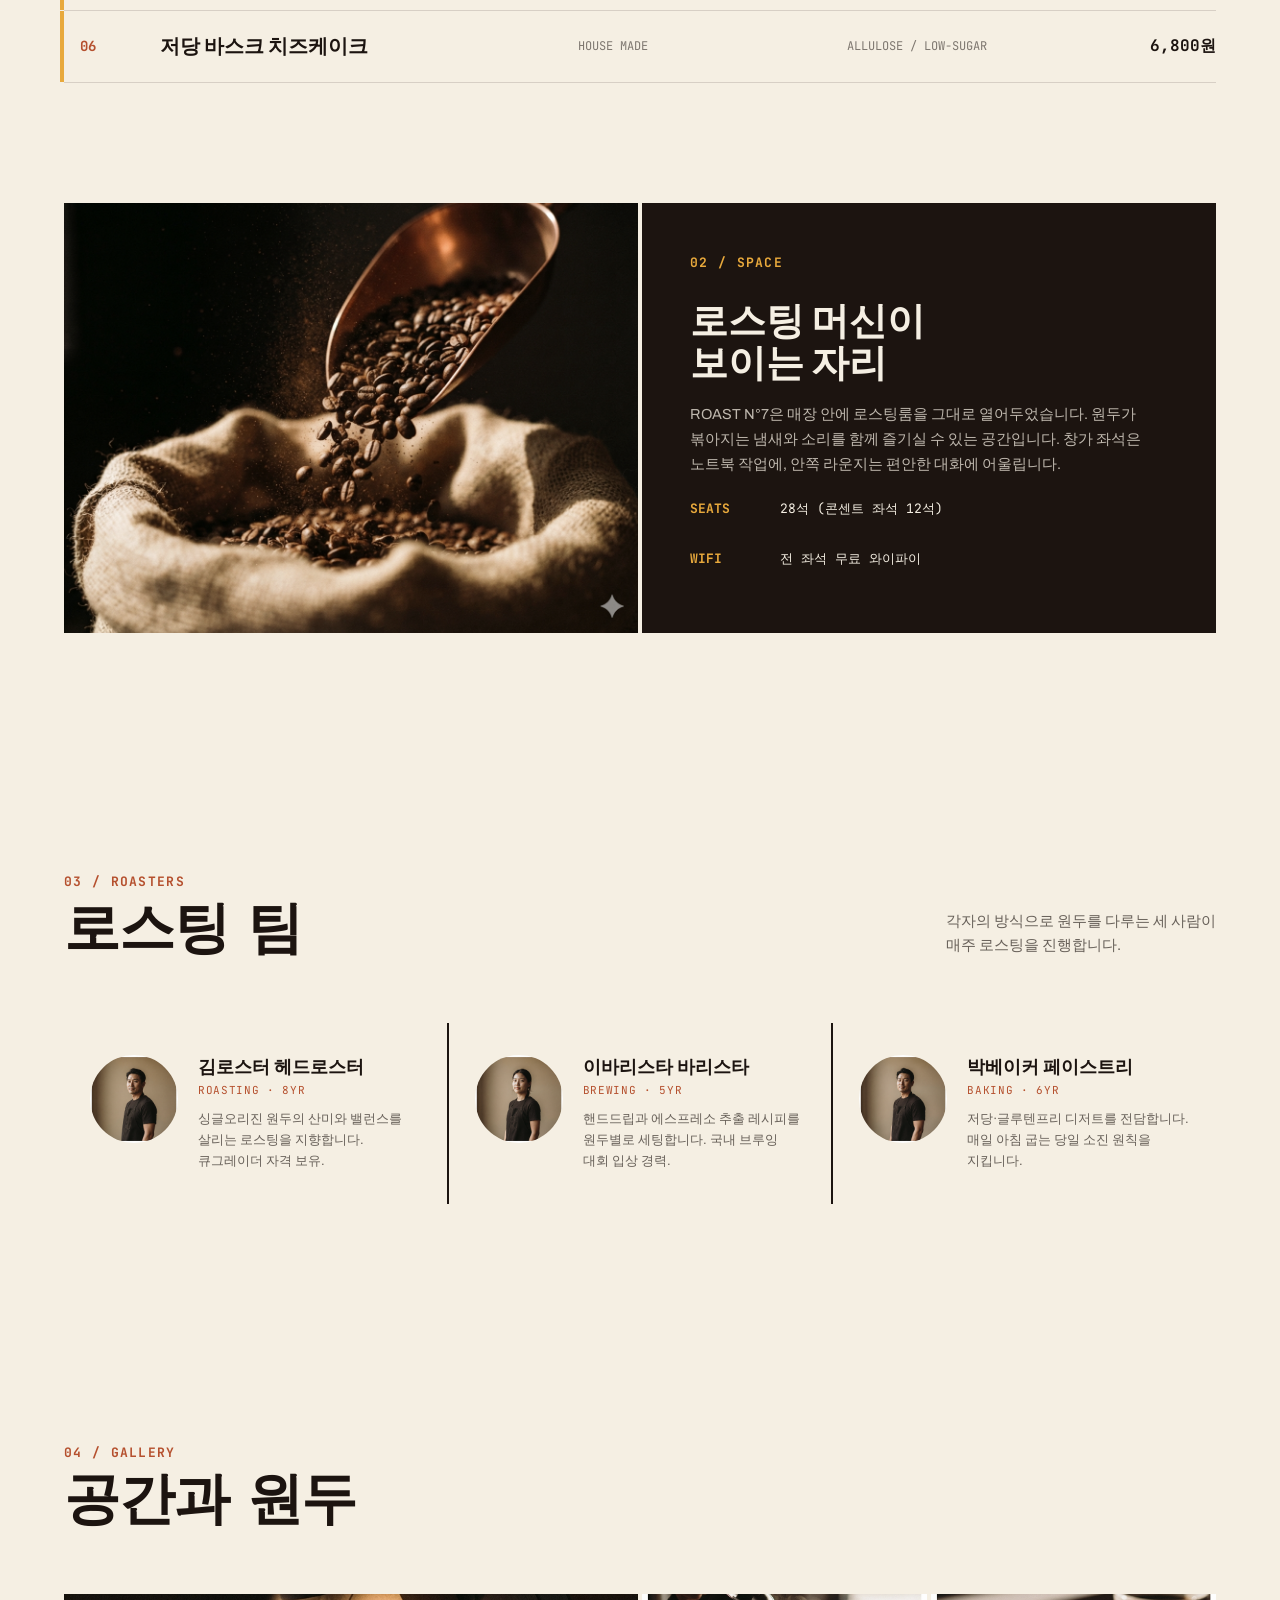
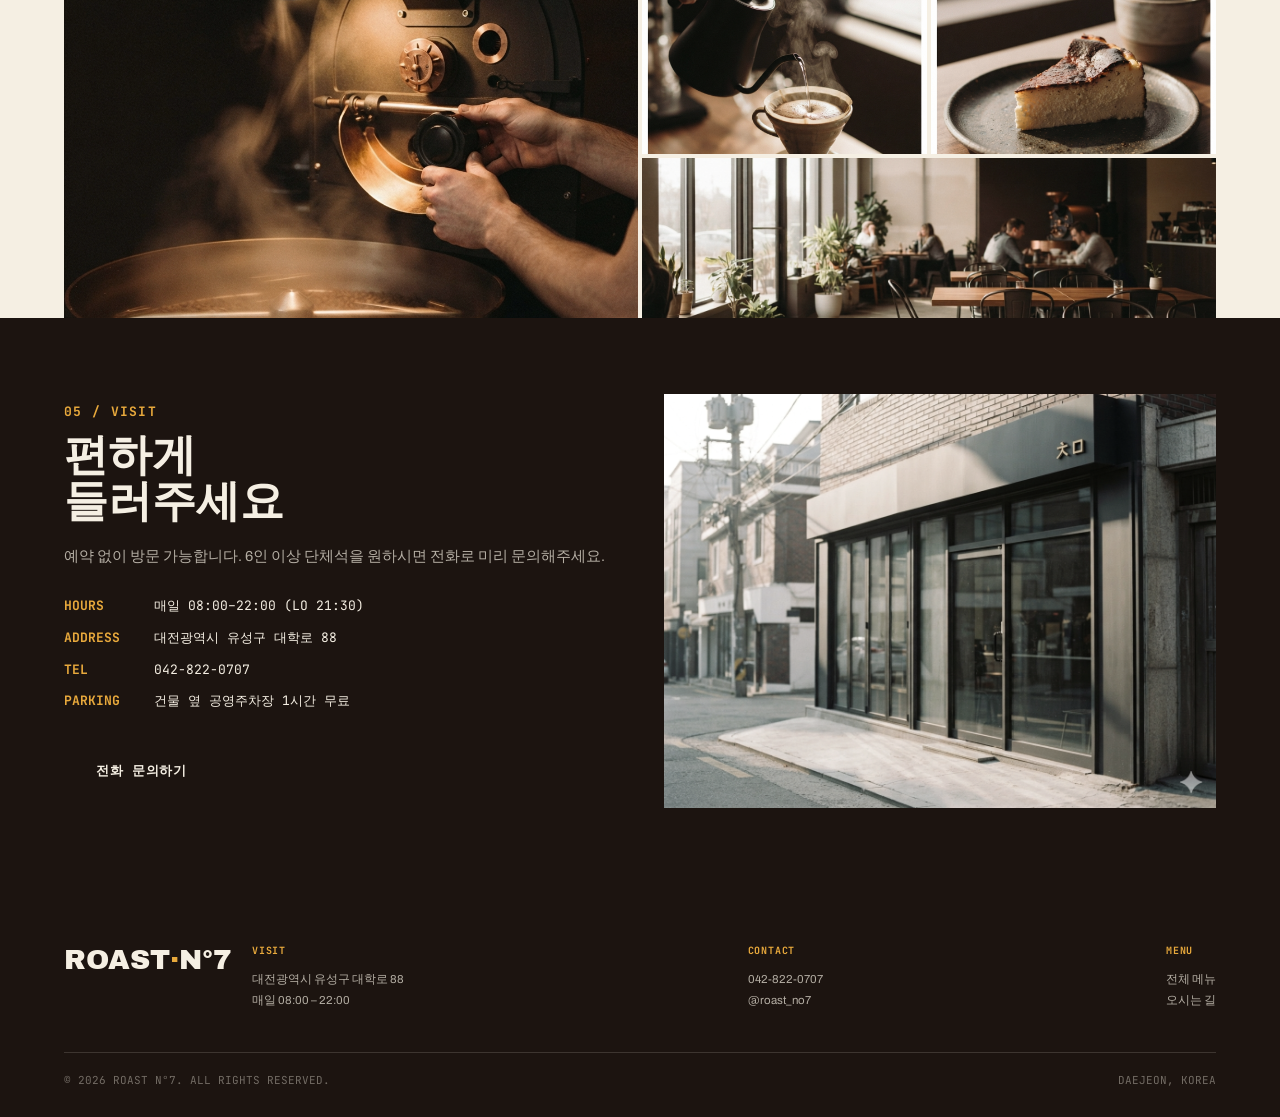
==== commit 350f8c19: "Fix footer MENU column wrapping to a new line on mobile - .footer-links now uses flex-wrap:nowrap so" ====
--- a/cafe/index.html
+++ b/cafe/index.html
@@ -236,12 +236,15 @@
 
 /* ===== FOOTER ===== */
 footer { background: var(--ink); color: var(--cream); padding: 60px 5% 30px; }
-.footer-top { display: flex; justify-content: space-between; align-items: flex-start; flex-wrap: wrap; gap: 30px; margin-bottom: 40px; }
+.footer-top { display: flex; justify-content: space-between; align-items: flex-start; flex-wrap: wrap; gap: 20px; margin-bottom: 40px; }
 .footer-logo { font-family: 'Archivo Black', sans-serif; font-size: 28px; }
 .footer-logo span { color: var(--gold); }
-.footer-links { display: flex; justify-content: space-between; gap: 40px; flex-wrap: wrap; flex: 1; }
-.footer-col h5 { font-family: 'JetBrains Mono', monospace; font-size: 11px; text-transform: uppercase; letter-spacing: 0.08em; color: var(--gold); margin-bottom: 12px; }
-.footer-col p, .footer-col a { font-size: 13px; color: rgba(245,239,227,0.7); line-height: 1.9; text-decoration: none; display: block; }
+.footer-links { display: flex; justify-content: space-between; gap: 24px; flex-wrap: nowrap; flex: 1; }
+.footer-col h5 { font-family: 'JetBrains Mono', monospace; font-size: 10px; text-transform: uppercase; letter-spacing: 0.08em; color: var(--gold); margin-bottom: 12px; }
+.footer-col p, .footer-col a { font-size: 11.5px; color: rgba(245,239,227,0.7); line-height: 1.9; text-decoration: none; display: block; }
+@media (max-width: 360px) {
+  .footer-links { flex-wrap: wrap; }
+}
 .footer-bottom {
   border-top: 1px solid rgba(245,239,227,0.15); padding-top: 20px;
   font-family: 'JetBrains Mono', monospace; font-size: 11px; color: rgba(245,239,227,0.4);
